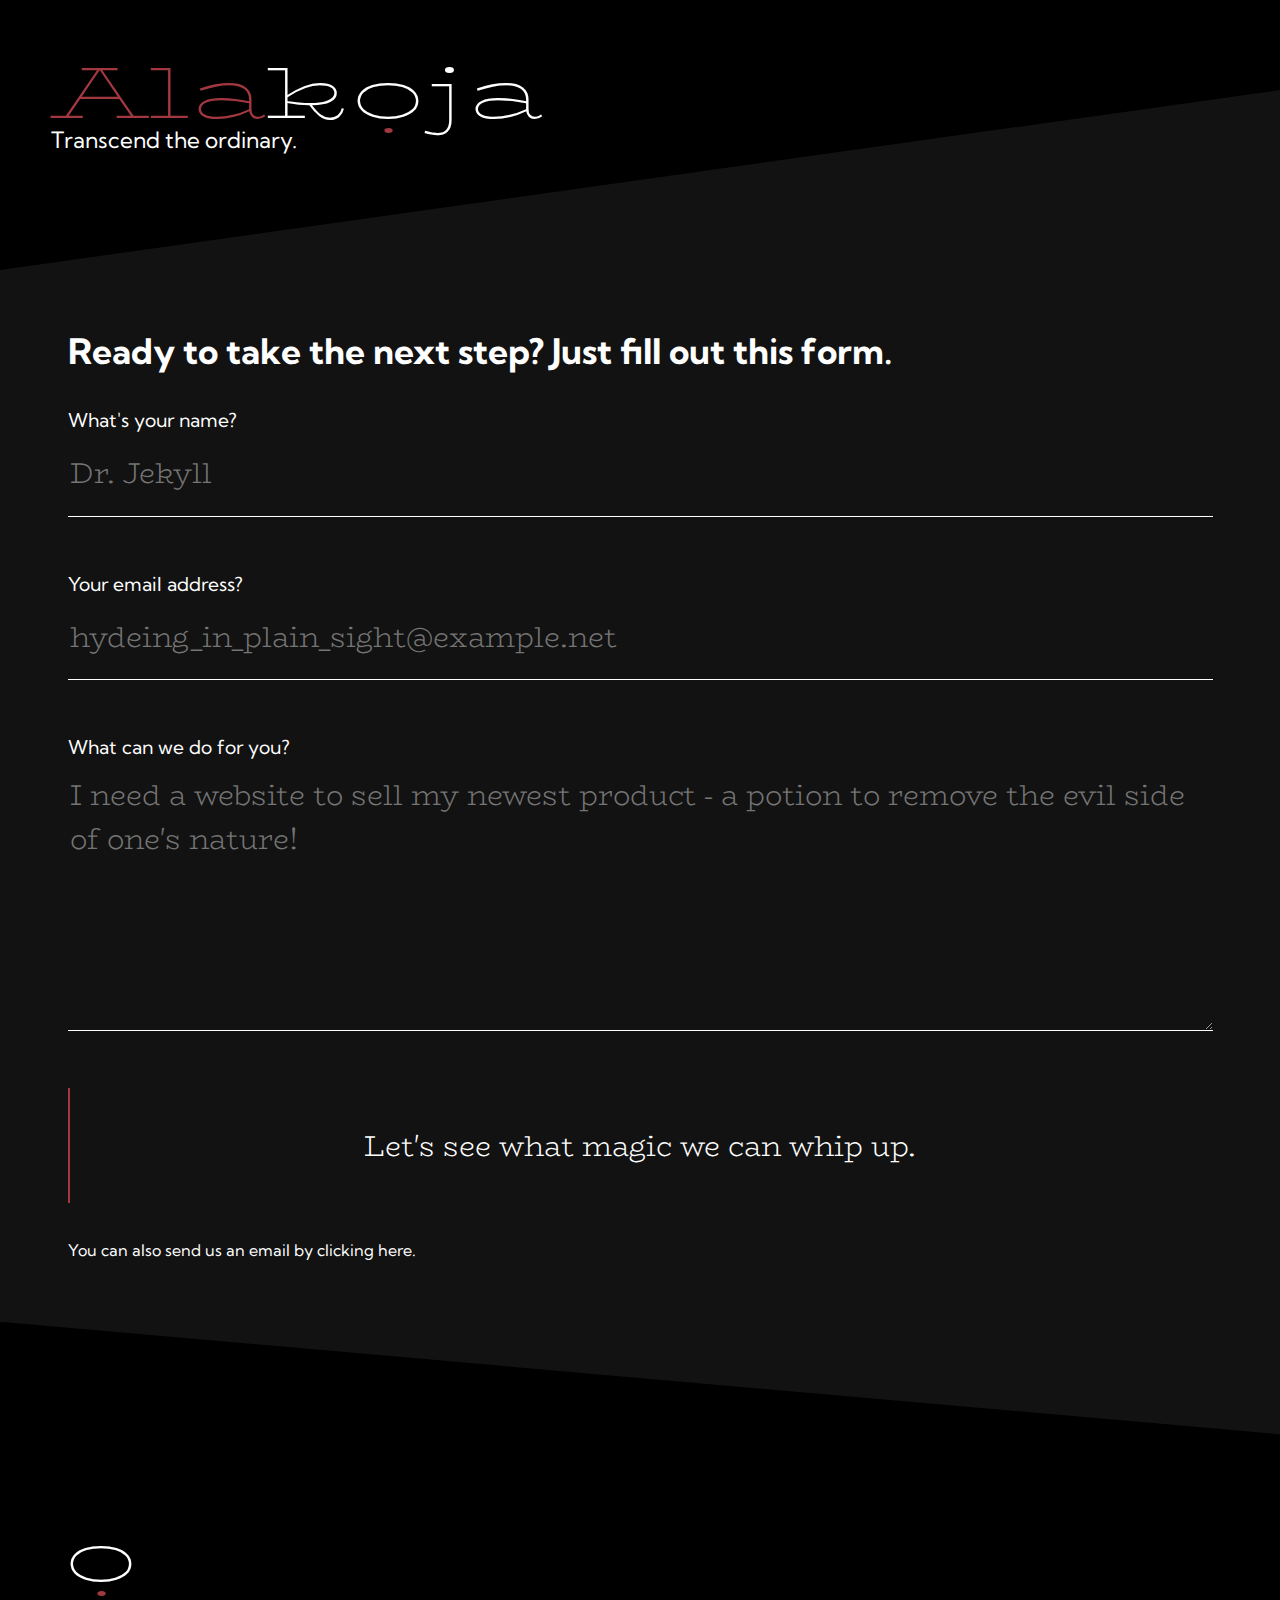
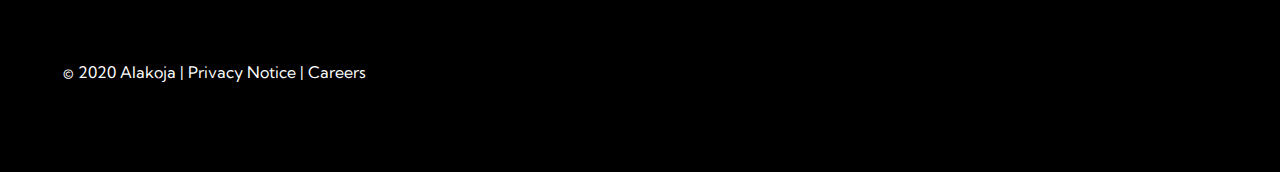
==== contact/index.html @ 2e17ad3f "Add contact page (needs backend work)" ====
<!DOCTYPE html>
<html lang="en" class="dark-mode">
<head>
    <meta charset="UTF-8">
    <meta name="viewport" content="width=device-width, initial-scale=1.0">
    <link href="https://fonts.googleapis.com/css2?family=Gilda+Display&family=Kumbh+Sans:wght@300;400;700&family=BioRhyme:wght@200;300;400;700;800&family=BioRhyme+Expanded:wght@200;300;400;700;800&display=swap" rel="stylesheet">
    <link href="/reset.css" rel="stylesheet">
    <link href="/styles.css" rel="stylesheet">
    <title>Alakọja</title>
</head>
<body style="overflow: auto;">
    <header style="position: absolute;">
        <div class="header-container">
            <h1><a href="/"><span class="logo-color-1">Ala</span>k<span class="hero-o">o</span>ja</a></h1>
            <h2>Transcend the ordinary.</h2>
        </div>
        <div class="header-diag"></div>
    </header>
    <main>
        <section class="contact-section main-padding">
            <h3>Ready to take the next step? Just fill out this form.</h3>
            <form class="contact-form">
                <label for="name">What's your name?</label>
                <input name="name" type="text" placeholder="Dr. Jekyll" required/>
                <label for="email">Your email address?</label>
                <input name="email" type="email" placeholder="hydeing_in_plain_sight@example.net" required/>
                <label for="info">What can we do for you?</label>
                <textarea name="info" type="text" placeholder="I need a website to sell my newest product - a potion to remove the evil side of one's nature!" required></textarea>
                <button type="submit">Let's see what magic we can whip up.</button>
            </form>
            <a href="mailto:consulting@alakoja.com">You can also send us an email by clicking here.</a>
        </section>
    </main>
    <div class="contact-footer-diag"></div>
    <footer>
        <h1><span class="hero-o">o</span></h1>
        <div class="footer-text">© 2020 Alak<span class="hero-o">o</span>ja | <a href="#">Privacy Notice</a> | <a href="/#careers">Careers</a></div>
    </footer>
</body>
</html>
---- styles.css ----
:root {
    --logo-color-1: #a33841;
    --contrast-color: #d4e4ff;
    --bg-color: white;
    --bg-color-1: #cfcfcf;
    --bg-color-2: #f3c8d1;
    --text-color: black;
}

* {
    box-sizing: border-box;
    /* cursor: none; */
}

html {
    font-family: "Kumbh Sans";
    color: var(--text-color);
    scroll-behavior: smooth;
}

html.dark-mode {
    --bg-color: black;
    --bg-color-1: #121212;
    --bg-color-2: var(--logo-color-1);
    --text-color: white;
}

body {
    overflow: hidden;
}

/* heading */

h1 {
    /* font-family: "Gilda Display"; */
    font-family: "BioRhyme Expanded";
    font-weight: 200;
    font-size: 4.5em;
    /* margin-bottom: 10px; */
}

@media (max-width: 768px) {
    h1 {
        font-family: "BioRhyme";
        margin-bottom: 10px;
    }
}

h2 {
    font-size: 1.4em;
}

h3 {
    font-size: 2.2em;
    font-weight: bold;
    padding-bottom: 1.2em;
    padding-top: 10vh;
}

h4 {
    /* font-family: "Gilda Display"; */
    font-family: "BioRhyme";
    font-weight: 300;
    font-size: 1.8em;
}

a {
    position: relative;
    text-decoration: none;
    color: var(--text-color);
}

a::after {
    content: '';
    width: 0%;
    background: var(--text-color);
    height: 1px;
    position: absolute;
    left: 0%;
    bottom: -1px;
    transition: 0.1s linear;
}

a:hover::after {
    width: 25%;
    transition: 0.1s linear;
}

a:active::after {
    width: 100%;
    transition: 0.1s linear;
}

/* layout */

header {
    position: fixed;
    top: 0;
    left: 0;
    z-index: 98;
    height: 30vh;
    width: 100%;
    display: grid;
    grid-template: 17.5vh 1fr / 1fr;
    align-items: center;
    overflow: hidden;
    will-change: auto;
}

.header-container {
    padding: 4%;
    padding-bottom: 0;
    max-width: 100%;
    z-index: 97;
}

.header-diag {
    position: absolute;
    width: 150%;
    height: 100%;
    background: var(--bg-color);
    clip-path: polygon(0 0, 0 100%, 100% 0);
}

nav {
    position: fixed;
    background: var(--bg-color);
    height: 100%;
    width: 100%;
    z-index: 100;
    top: 0;
    left: 0;
    padding: 15vh;
    transition: 0.1s linear;
}

@media (max-width: 768px) {
    header {
        font-size: 0.75em;
    }

    nav {
        padding: 5vh;
    }
}

nav.hidden {
    opacity: 0;
    pointer-events: none;
    transition: 0.1s linear;
}

nav ul {
    display: grid;
    grid-template-columns: 1fr;
    padding-top: 10px;
    grid-gap: 15px;
    font-size: 1.2em;
}

.hero {
    height: 90vh;
    margin-top: 10vh;
    overflow: hidden;
    display: grid;
    justify-content: center;
    align-items: center;
    grid-template-columns: 1fr;
    grid-template-rows: 1fr;
}

.bottom-diag {
    max-width: 100%;
    overflow: hidden;
    height: calc(20vh + 2px);
    margin-top: calc(-20vh - 2px);
    background: var(--bg-color);
    /* clip-path: polygon(0 100%, 100% 0, 100% 100%); */
    clip-path: polygon(0 45%, 0 100%, 100% 100%);
}

main {
    padding: 5% 0;
    background: var(--bg-color);
    z-index: 2;
}

.main-padding {
    padding-left: 7.5vh;
    padding-right: 7.5vh;
}

.service-container {
    display: flex;
    flex-flow: row wrap;
}

.service {
    width: 33%;
    margin-bottom: 1em;
    padding-bottom: 85px;
    padding-right: 85px;
    display: grid;
    grid-template-rows: 200px auto auto;
    grid-gap: 25px;
}

@media (max-width: 768px) {
    .service {
        width: 100%;
        grid-template-rows: 150px auto auto;
        grid-gap: 25px;
        padding-right: 0;
        padding-bottom: 25px;
        padding-top: 25px;
        border-top: 1px solid var(--text-color);
    }
}

.service .img-container {
    width: 100%;
    height: 100%;
    overflow: hidden;
    padding: 0 20px;
    padding-bottom: 10px;
    display: grid;
    justify-content: center;
    align-items: center;
}

.service .img-container img {
    width: 100%;
    height: 100%;
    object-fit: fill;
}

.service p {
    line-height: 2em;
}

.service-work-diag {
    height: 12vh;
    margin-bottom: -3px;
    clip-path: polygon(0 0, 0 100%, 110% 100%);
    background: var(--bg-color-1);
}

.work-section {
    background: var(--bg-color-1);
}

.work-container {
    width: 100%;
    display: flex;
    flex-flow: row wrap;
}

.work-card {
    width: calc(50% - 10px);
    height: 45vh;
    position: relative;
    transition: 0.1s linear;
    margin-right: 10px;
    margin-bottom: 10px;
}

.work-card:hover {
    filter: contrast(1.2) saturate(1.1);
    transition: 0.1s linear;
}

.work-card h4 {
    position: absolute;
    bottom: 1.3em;
    left: 25px;
    color: white;
    z-index: 2;
    transition: 0.1s linear;
    pointer-events: none;
}

.work-card h4::after {
    content: '';
    position: absolute;
    height: 2px;
    background: white;
    width: 0%;
    bottom: -3px;
    left: 0;
    transition: 0.1s linear;
}

.work-card h4::before {
    content: attr(data-name);
    font-size: 10em;
    position: absolute;
    bottom: -2.2rem;
    left: 0px;
    word-wrap: break-word;
    max-width: 40vw;
    line-height: 0.55em;
    font-family: "Kumbh Sans";
    opacity: 0;
    font-weight: 900;
    letter-spacing: -15px;
    pointer-events: none;
    transition: 0.1s linear;
}

.work-card:hover h4 {
    left: 60px;
    transition: 0.1s linear;
}

.work-card:hover h4::after {
    width: 25px;
    transition: 0.1s linear;
}

.work-card:active h4::after {
    width: 100%;
    transition: 0.1s linear;
}

.work-card:hover h4::before {
    opacity: 0.1;
    transition: 0.1s linear;
}

.work-card a {
    height: 100%;
    width: 100%;
    display: block;
    overflow: hidden;
    display: flex;
    justify-content: center;
    align-items: center;
    object-fit: cover;
}

.work-card .work-img {
    flex: 1;
    max-height: 100%;
    object-fit: cover;
}

@media (max-width: 768px) {
    .work-card h4::before {
        display: none;
    }

    .work-card {
        width: 100%;
    }

    .work-card img {
        top: 0%;
        height: 100%;
        width: auto;
    }
}

.work-client-diag {
    position: absolute;
    height: 15vh;
    width: 100%;
    padding-top: 25vh;
    margin-top: -2px;
    margin-bottom: -3px;
    clip-path: polygon(0 0, 0 100%, 180% 0);
    background: var(--bg-color-1);
    z-index: 5;
}

.client-section {
    position: relative;
    overflow: hidden;
    padding-top: 25vh;
    padding-bottom: 15vh;
}

.client-img-bg {
    position: absolute;
    height: 100%;
    width: 100%;
    top: 0;
    left: 0;
}

.client-img-bg img {
    position: absolute;
    object-fit: cover;
    height: calc(100% + 30vh);
    width: 100%;
    top: 0;
    left: 0;
    opacity: 0;
    transition: 0.1s linear;
}

.client-container {
    display: grid;
    grid-template-columns: 1fr 1fr 1fr;
    grid-gap: 15px;
}

.client-container h4 {
    font-weight: normal;
}

.client {
    height: 150px;
    padding: 40px;
    overflow: hidden;
}

.client img {
    object-fit: contain;
    width: 100%;
    height: 100%;
    filter: grayscale() opacity(0.5);
    transition: 0.1s linear;
}

.client:hover img {
    filter: grayscale() opacity(1);
    transition: 0.1s linear;
}

@media (max-width: 768px) {
    .client-img-bg {
        display: none;
    }

    .client-container {
        grid-template-columns: 1fr;
    }

    .client img {
        filter: grayscale() opacity(1);
    }
}

.dark-mode .client img {
    filter: grayscale() invert();
}

.client-team-diag {
    height: 15vh;
    width: 100%;
    margin-top: -15vh;
    margin-bottom: -3px;
    clip-path: polygon(0 0, 120% 100%, 0 100%);
    background: var(--bg-color-2);
    z-index: 6;
}

.team-section {
    background: var(--bg-color-2);
}

.career-container {
    display: flex;
    flex-flow: row wrap;
}

.career-location {
    width: 30%;
}

.career-location h4 {
    margin-bottom: 15px;
}

@media (max-width: 768px) {
    .career-location {
        width: 100%;
        margin-bottom: 50px;
    }
}

footer {
    padding: 7vh;
    min-height: 35vh;
    background: var(--bg-color);
    display: flex;
    flex-flow: column nowrap;
    z-index: -1;
}

footer h1 {
    margin-bottom: 1em;
}

footer .footer-cta {
    margin-bottom: 3em;
}

footer .footer-cta .hero-o::after {
    bottom: -0.2em;
    font-size: 1.2em;
}

/* contact */

.contact-section {
    min-height: 70vh;
    padding-bottom: 20vh;
    padding-top: 20vh;
    background: var(--bg-color-1);
}

.contact-form {
    margin-bottom: 2em;
    display: grid;
    grid-template-columns: 1fr;
    font-size: 1.2em;
    overflow: hidden;
}

input {
    height: 3em;
    background: none;
    outline: none;
    border: none;
    color: var(--text-color);
    border-bottom: 1px solid var(--text-color);
    margin-bottom: 2em;
    font-size: 1.5em;
    font-family: "BioRhyme";
    font-weight: 300;
    max-width: 100%;
}

input:-webkit-autofill {
    -webkit-text-fill-color: var(--text-color);
    box-shadow: 0 0 0px 1000px var(--bg-color-1) inset;
}

textarea {
    height: 9em;
    background: none;
    outline: none;
    border: none;
    color: var(--text-color);
    border-bottom: 1px solid var(--text-color);
    margin-bottom: 2em;
    font-size: 1.5em;
    font-family: "BioRhyme";
    font-weight: 300;
    max-width: 100%;
    margin-top: 0.5em;
}

button {
    height: 4em;
    position: relative;
    background: none;
    outline: none;
    border: none;
    width: 100%;
    color: var(--text-color);
    font-size: 1.5em;
    font-family: "BioRhyme";
    font-weight: 300;
    transition: 0.1s linear;
    z-index: 1;
    max-width: 100%;
}

button::after {
    content: '';
    position: absolute;
    left: 0;
    top: 0;
    height: 100%;
    width: 2px;
    background: var(--bg-color-2);
    transition: 0.1s linear;
    z-index: -1;
}

button:hover {
    cursor: pointer;
} 

button:hover::after {
    width: 30%;
    transition: 0.1s linear;
}

button:active::after {
    width: 100%;
    transition: 0.1s linear;
}

@media (max-width: 768px) {
    input {
        font-size: 1em;
    }

    textarea {
        font-size: 1em;
    }

    button {
        font-size: 1em;
    }
}

.contact-footer-diag {
    margin-top: -20vh;
    height: 15vh;
    width: 100%;
    clip-path: polygon(0 0, 120% 100%, 0 100%);
    background: var(--bg-color);
    z-index: 6;
}


/* util */

.preloader {
    width: 100vw;
    height: 100%;
    position: fixed;
    top: 0;
    left: 0;
    z-index: 105;
    display: grid;
    grid-template-rows: 1fr auto auto 1fr;
    justify-content: center;
    align-items: center;
    background: var(--bg-color);
}

.preloader :not(.hero-o) {
    animation: fade-in 2s linear;
}

@keyframes fade-in {
    0% {
        opacity: 0;
    }

    100% {
        opacity: 1;
    }
}

@keyframes fade-out {
    0% {
        opacity: 1;
    }

    100% {
        opacity: 0;
    }
}

.preloader .hero-o {
    color: var(--text-color);
}

.preloader .hero-o::after {
    animation: bounce-o 1.1s ease-out;
    bottom: 0.1em;
    animation-fill-mode: forwards;
}

@keyframes bounce-o {
    0% {
        /* bottom: -0.4em; */
        transform: translateY(25px);
        opacity: 0;
    }

    100% {
        /* bottom: -0.1em; */
        transform: translateY(0px);
        opacity: 1;
    }
}

.preloader.ready {
    pointer-events: none;
    animation: slide-out 1.3s cubic-bezier(0.075, 0.820, 0.165, 1.000);
    animation-fill-mode: forwards;
}

@keyframes slide-out {
    0% {
        transform: translateY(0);
        opacity: 1;
    }

    99% {
        transform: translateY(-100%);
        opacity: 1;
    }
    
    100% {
        opacity: 0;
    }
}

.nav-btn {
    position: fixed;
    top: 25px;
    right: 25px;
    font-size: 2em;
    z-index: 101;
    padding: 5px;
    padding-top: 9px;
    transform: translateY(0px);
    transition: 0.1s linear;
}

.nav-btn:hover {
    transform: translateY(-5px);
    cursor: pointer;
    transition: 0.1s linear;
}

h1 a::after {
    display: none;
}

.hero-img {
    min-height: 100vh;
    width: 100%;
    object-fit: cover;
}

@media (max-width: 768px) {
    .hero-img {
        width: auto;
        height: 100%;
        left: -45%;
    }
}

.cta-label {
    font-size: 1.8em;
    color: var(--text-color);
    display: block;
    margin-bottom: 7px;
}

.cta-action {
    font-family: "BioRhyme";
    font-weight: 300;
    position: relative;
    color: var(--logo-color-1);
    font-size: 1.6em;
    transition: 0.1s linear;
    z-index: 1;
}

.cta-action:active {
    color: white;
    transition: 0.1s linear;
}

.cta-action::after {
    content: '';
    width: 0%;
    height: 2px;
    background: var(--logo-color-1);
    position: absolute;
    left: 0%;
    top: 100%;
    transition: 0.1s linear;
    z-index: -1;
}

.cta-action:hover::after {
    width: 100%;
    left: 0%;
    transition: 0.1s linear;
}

.cta-action:active::after {
    top: -5px;
    left: -5px;
    width: calc(100% + 10px);
    height: calc(100% + 10px);
}

.logo-color-1 {
    color: var(--logo-color-1);
}

.hero-o {
    position: relative;
}

.hero-o::after {
    content: '.';
    position: absolute;
    left: 0;
    width: 100%;
    text-align: center;
    /* bottom: -0.1em; */
    bottom: 0.1em;
    font-size: 0.9em;
    color: var(--logo-color-1);
}

.float-up {
    opacity: 0;
    transform: translateY(50px);
    transition: 0.2s linear;
}

.float-up.floated {
    opacity: 1;
    transform: translateY(0px);
    transition: 0.2s linear;
}

/* cursor */

.cursor-center {
    position: fixed;
    width: 6px;
    height: 6px;
    border-radius: 50%;
    backdrop-filter: invert();
    top: -3px;
    left: -3px;
    z-index: 102;
    pointer-events: none;
}

.cursor-outside {
    position: fixed;
    width: 42px;
    height: 42px;
    border: 1px solid var(--text-color);
    background: #ffffff26;
    border-radius: 50%;
    backdrop-filter: invert();
    top: -21px;
    left: -21px;
    z-index: 102;
    pointer-events: none;
}

@media (max-width: 768px) {
    * {
        cursor: auto;
    }

    .cursor-center {
        display: none;
    }

    .cursor-outside {
        display: none;
    }
}
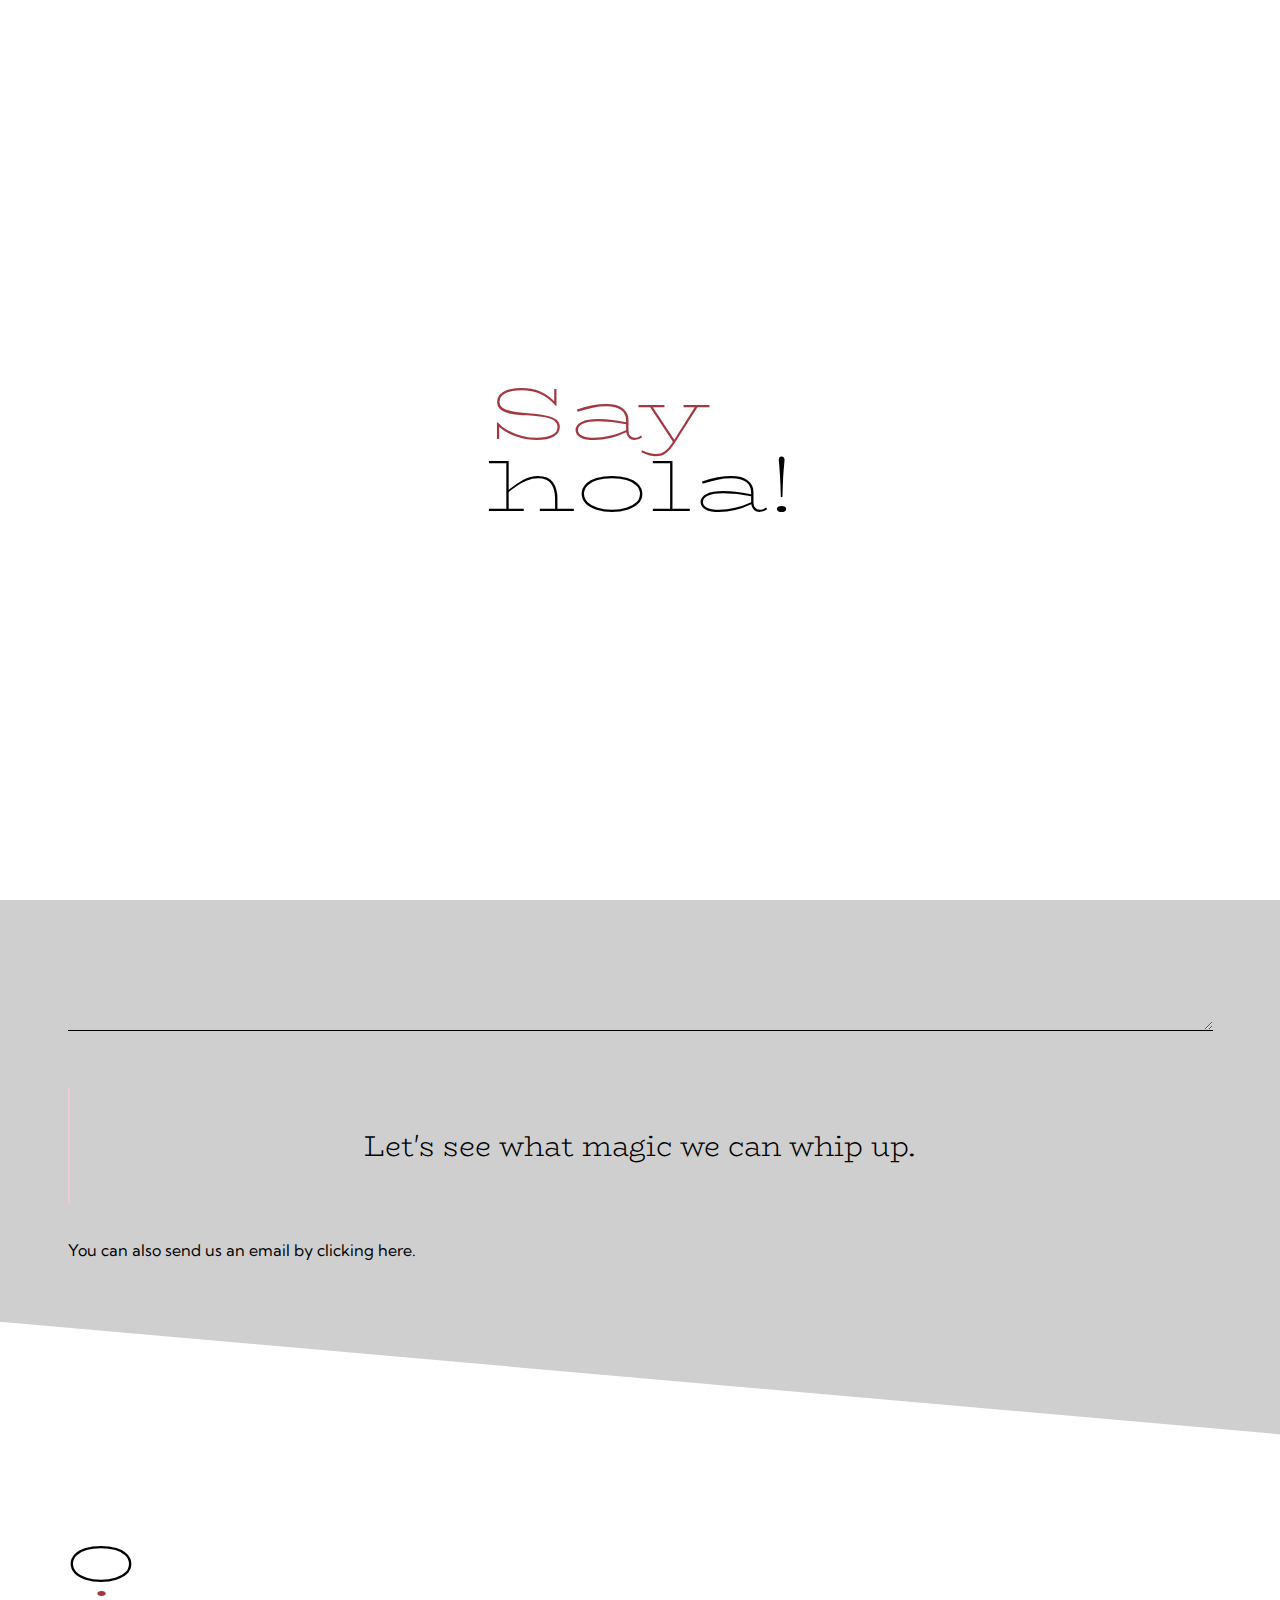
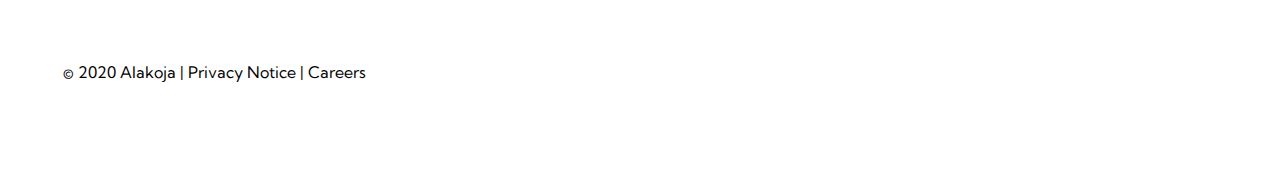
==== commit 817cbefd: "Optimization changes for preloaders and images" ====
--- a/contact/index.html
+++ b/contact/index.html
@@ -1,14 +1,19 @@
 <!DOCTYPE html>
-<html lang="en" class="dark-mode">
+<html lang="en">
 <head>
     <meta charset="UTF-8">
     <meta name="viewport" content="width=device-width, initial-scale=1.0">
     <link href="https://fonts.googleapis.com/css2?family=Gilda+Display&family=Kumbh+Sans:wght@300;400;700&family=BioRhyme:wght@200;300;400;700;800&family=BioRhyme+Expanded:wght@200;300;400;700;800&display=swap" rel="stylesheet">
     <link href="/reset.css" rel="stylesheet">
     <link href="/styles.css" rel="stylesheet">
-    <title>Alakọja</title>
+    <title>Contact us.</title>
 </head>
-<body style="overflow: auto;">
+<body>
+    <div class="preloader">
+        <div></div>
+        <h1><span class="logo-color-1">Say</span></h1>
+        <h1 class="change-text" data-text="hi!|hello!|bonjour!|hola!|cheese!|what?|less.">hello.</h1>
+    </div>
     <header style="position: absolute;">
         <div class="header-container">
             <h1><a href="/"><span class="logo-color-1">Ala</span>k<span class="hero-o">o</span>ja</a></h1>
@@ -31,10 +36,20 @@
             <a href="mailto:consulting@alakoja.com">You can also send us an email by clicking here.</a>
         </section>
     </main>
-    <div class="contact-footer-diag"></div>
+    <div class="footer-diag"></div>
     <footer>
         <h1><span class="hero-o">o</span></h1>
         <div class="footer-text">© 2020 Alak<span class="hero-o">o</span>ja | <a href="#">Privacy Notice</a> | <a href="/#careers">Careers</a></div>
     </footer>
+    <svg class="fader"></svg>
 </body>
+<script type="text/javascript">
+    let preloadertext = document.querySelector(".preloader .change-text");
+    let options = preloadertext.getAttribute("data-text").split("|");
+    let index = Math.floor(Math.random() * options.length);
+    preloadertext.innerHTML = options[index];
+
+    console.log(options.length);
+</script>
+<script type="text/javascript" src="/preloader.js"></script>
 </html>--- a/styles.css
+++ b/styles.css
@@ -402,28 +402,35 @@
     display: grid;
     grid-template-columns: 1fr 1fr 1fr;
     grid-gap: 15px;
+    pointer-events: none;
 }
 
 .client-container h4 {
     font-weight: normal;
+}
+
+.client-container:hover .client img {
+    opacity: 0.1;
+    transition: 0.1s linear;
 }
 
 .client {
     height: 150px;
     padding: 40px;
     overflow: hidden;
+    pointer-events: auto;
 }
 
 .client img {
     object-fit: contain;
     width: 100%;
     height: 100%;
-    filter: grayscale() opacity(0.5);
-    transition: 0.1s linear;
-}
-
-.client:hover img {
-    filter: grayscale() opacity(1);
+    filter: grayscale();
+    transition: 0.1s linear;
+}
+
+.client-container:hover .client:hover img {
+    opacity: 1;
     transition: 0.1s linear;
 }
 
@@ -437,7 +444,8 @@
     }
 
     .client img {
-        filter: grayscale() opacity(1);
+        filter: grayscale();
+        opacity: 1;
     }
 }
 
@@ -448,7 +456,7 @@
 .client-team-diag {
     height: 15vh;
     width: 100%;
-    margin-top: -15vh;
+    margin-top: calc(-15vh + 2px);
     margin-bottom: -3px;
     clip-path: polygon(0 0, 120% 100%, 0 100%);
     background: var(--bg-color-2);
@@ -608,7 +616,7 @@
     }
 }
 
-.contact-footer-diag {
+.footer-diag {
     margin-top: -20vh;
     height: 15vh;
     width: 100%;
@@ -635,7 +643,7 @@
 }
 
 .preloader :not(.hero-o) {
-    animation: fade-in 2s linear;
+    animation: fade-in 1.3s linear;
 }
 
 @keyframes fade-in {
@@ -859,4 +867,27 @@
     .cursor-outside {
         display: none;
     }
+}
+
+.fader {
+    position: fixed;
+    top: 0;
+    left: 0;
+    width: 100%;
+    height: 100%;
+    z-index: 999999;
+    pointer-events: none;
+    background: var(--bg-color);
+    animation-duration: 0.3s;
+    opacity: 0;
+}
+
+.fader.fade-in {
+    opacity: 1;
+    animation-name: fade-in;
+}
+
+.fader.fade-out {
+    opacity: 0;
+    animation-name: fade-out;
 }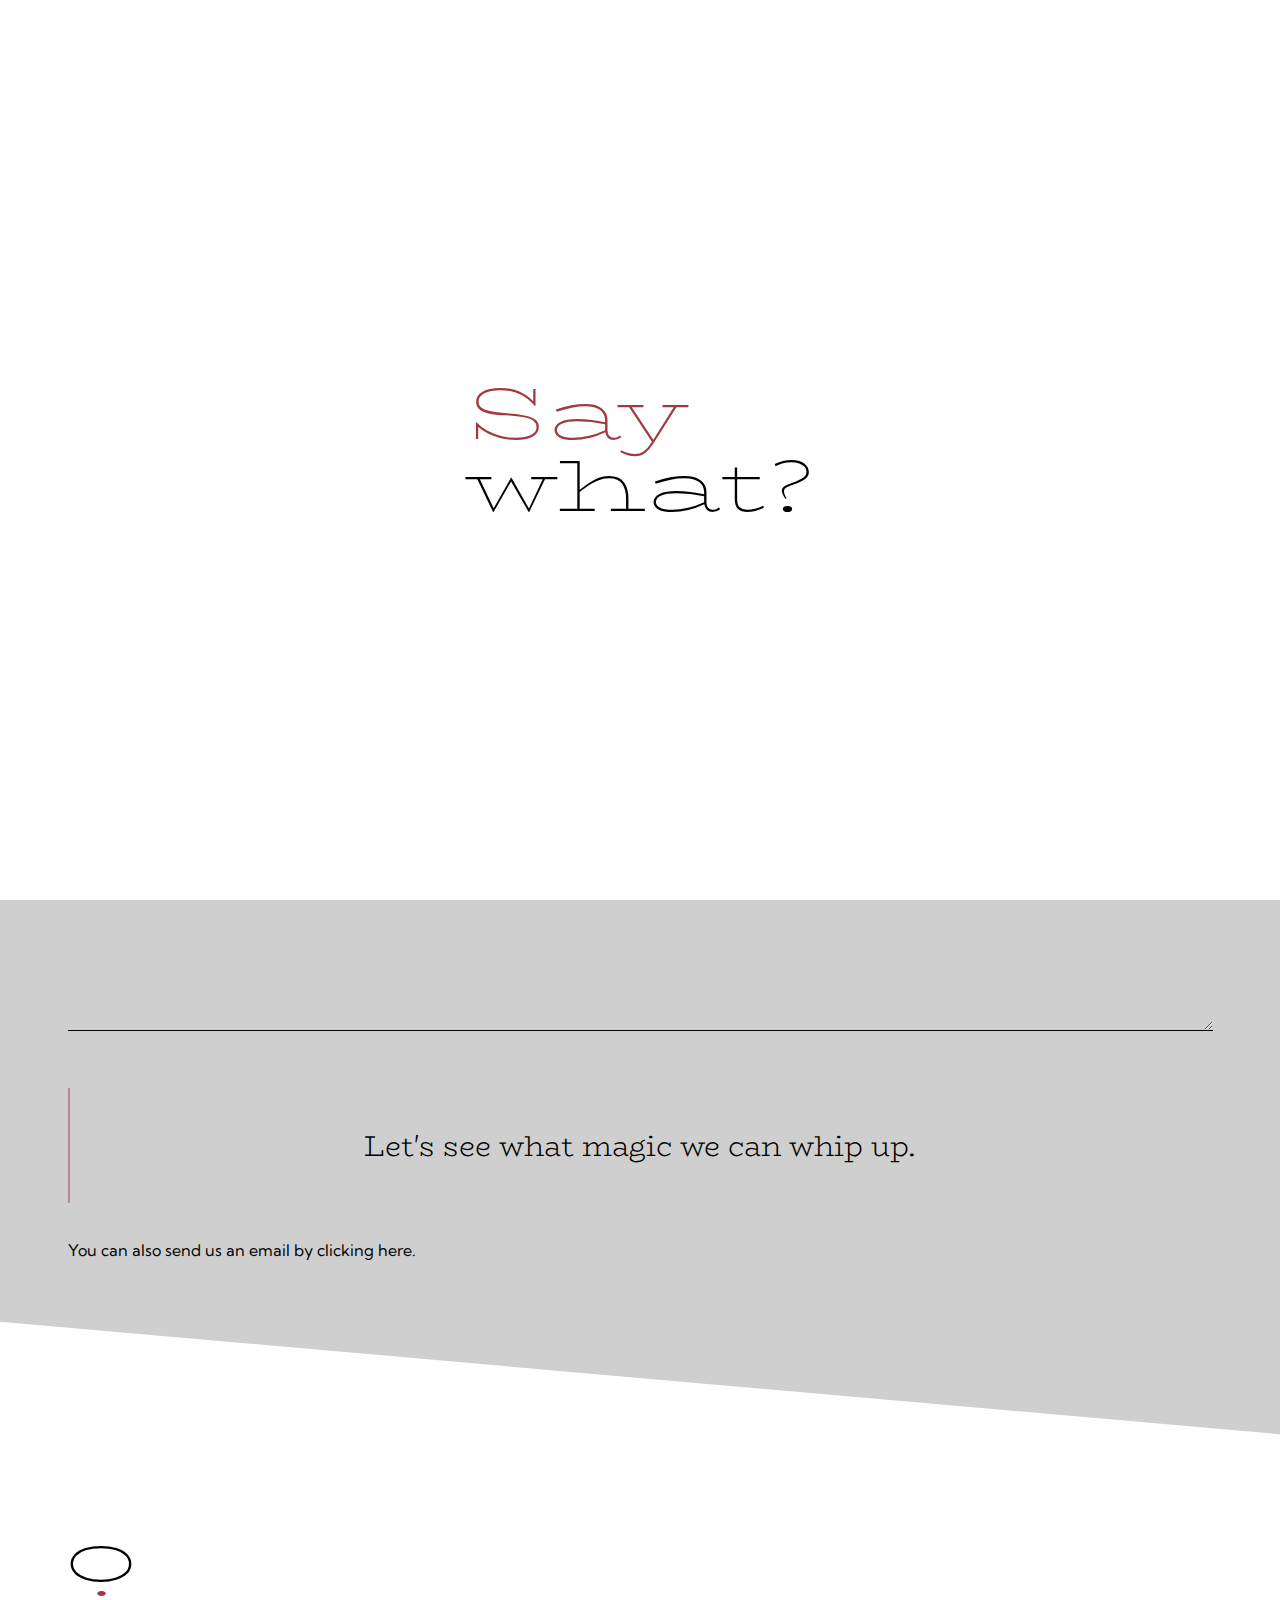
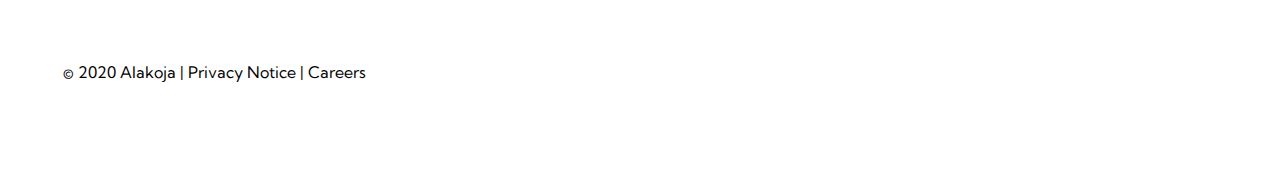
==== commit 81c995a8: "Random text magic" ====
--- a/contact/index.html
+++ b/contact/index.html
@@ -26,11 +26,11 @@
             <h3>Ready to take the next step? Just fill out this form.</h3>
             <form class="contact-form">
                 <label for="name">What's your name?</label>
-                <input name="name" type="text" placeholder="Dr. Jekyll" required/>
+                <input class="change-text" data-ph="true" data-text="Dr. Jekyll|Sherlock Holmes|Alice Liddell|Dorian Gray" name="name" type="text" required/>
                 <label for="email">Your email address?</label>
-                <input name="email" type="email" placeholder="hydeing_in_plain_sight@example.net" required/>
+                <input class="change-text" data-ph="true" data-text="hyde_your_bad_side@example.net|baker_at_holmes@example.com|hats_off_to_alice@example.org|gray_hairs_begone@example.net" name="email" type="email" required/>
                 <label for="info">What can we do for you?</label>
-                <textarea name="info" type="text" placeholder="I need a website to sell my newest product - a potion to remove the evil side of one's nature!" required></textarea>
+                <textarea class="change-text" data-ph="true" data-text="I need to revamp my website to sell my newest product - a potion to hide your evil acne!|I'm starting a new home bakery company, and I need to make a good first impression. Can you help with that?|My new psychedelic tea company is just starting to take off, but we need a brand identity, and fast! Please do help us.|I've found the cure to aging, I swear, but I need to get the word out there. I've been told you can help with that." name="info" type="text" required></textarea>
                 <button type="submit">Let's see what magic we can whip up.</button>
             </form>
             <a href="mailto:consulting@alakoja.com">You can also send us an email by clicking here.</a>
@@ -44,12 +44,22 @@
     <svg class="fader"></svg>
 </body>
 <script type="text/javascript">
-    let preloadertext = document.querySelector(".preloader .change-text");
-    let options = preloadertext.getAttribute("data-text").split("|");
-    let index = Math.floor(Math.random() * options.length);
-    preloadertext.innerHTML = options[index];
+    let preloadertext = document.querySelectorAll(".change-text");
 
-    console.log(options.length);
+    let setIndex = -1;
+
+    preloadertext.forEach((pt) => {
+        let options = pt.getAttribute("data-text").split("|");
+        if (pt.getAttribute("data-ph") === "true") {
+            let index = setIndex != -1 ? setIndex : Math.floor(Math.random() * options.length);
+            pt.setAttribute("placeholder", options[index]);
+            setIndex = index;
+        } else {
+            let index = Math.floor(Math.random() * options.length);
+            pt.innerHTML = options[index];
+        }
+    })
 </script>
 <script type="text/javascript" src="/preloader.js"></script>
+<script type="text/javascript" src="scripts.js"></script>
 </html>--- a/styles.css
+++ b/styles.css
@@ -3,7 +3,7 @@
     --contrast-color: #d4e4ff;
     --bg-color: white;
     --bg-color-1: #cfcfcf;
-    --bg-color-2: #f3c8d1;
+    --bg-color-2: #b38891;
     --text-color: black;
 }
 
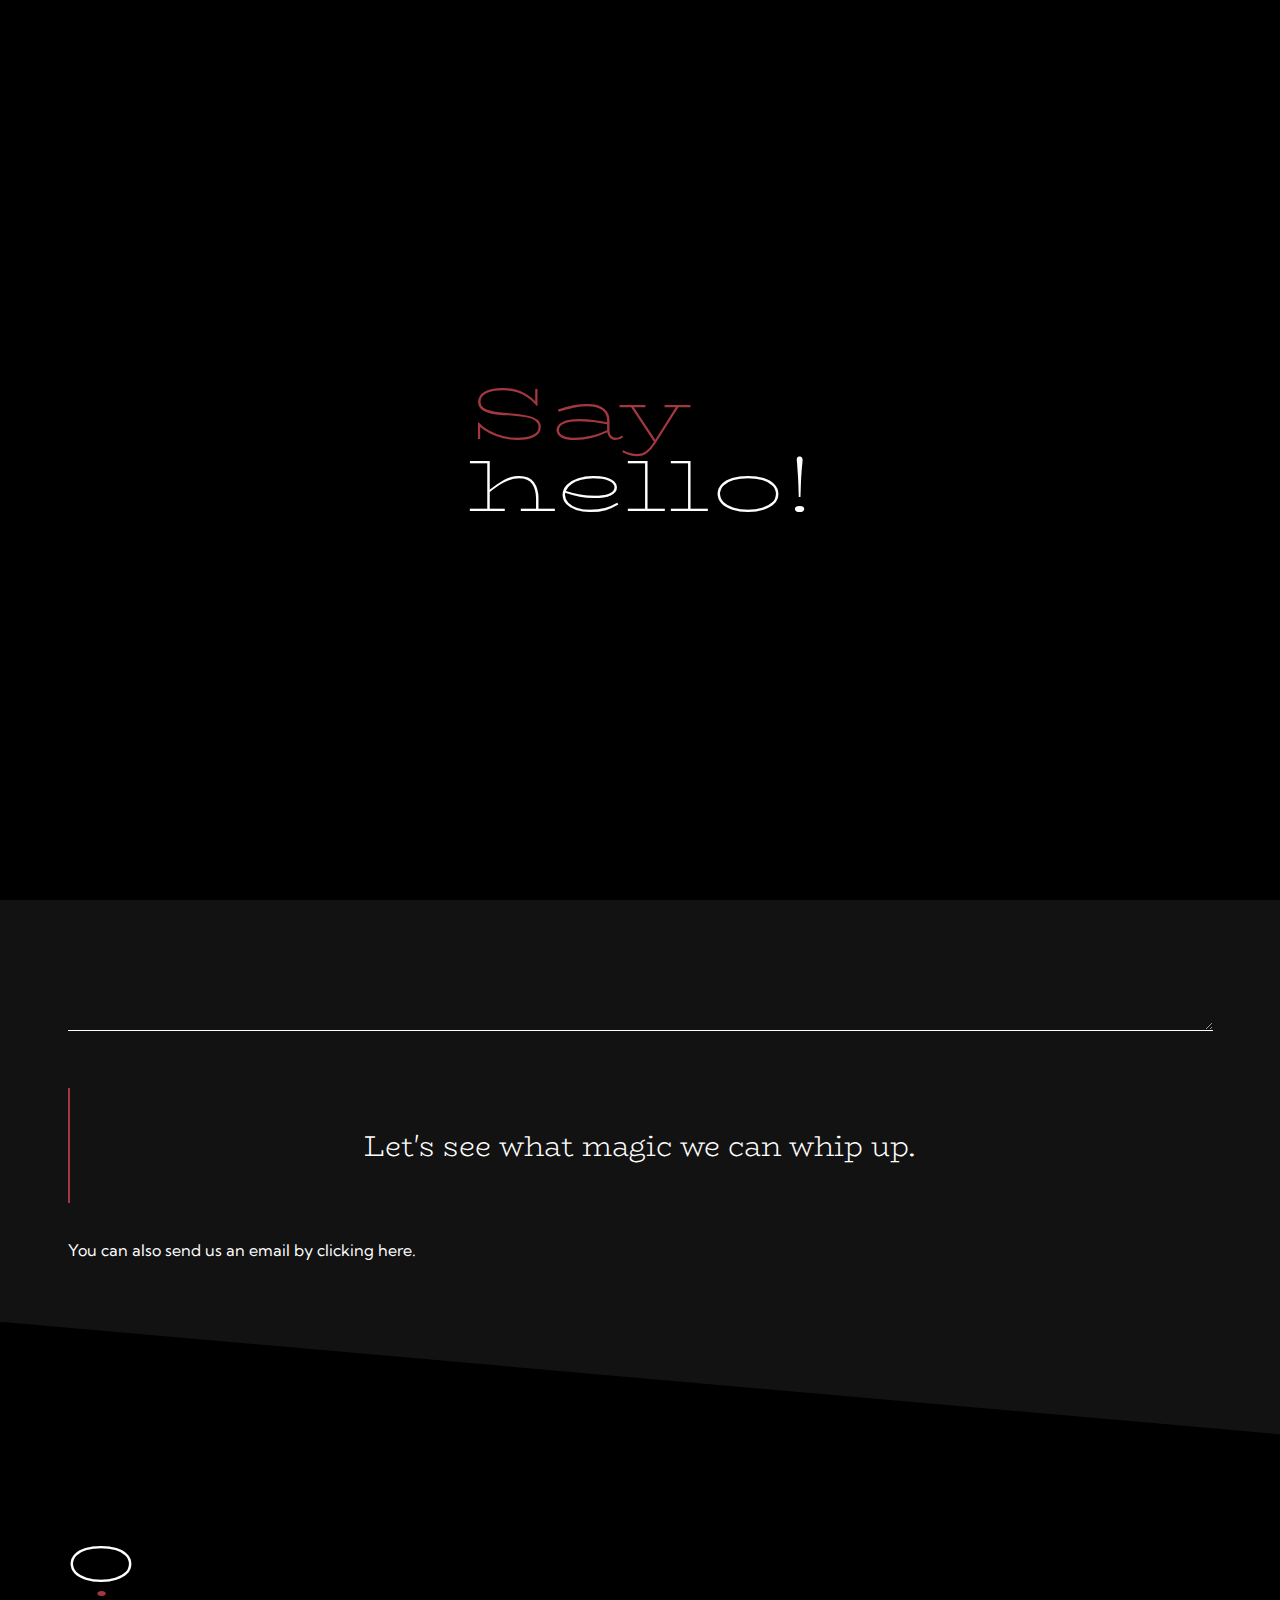
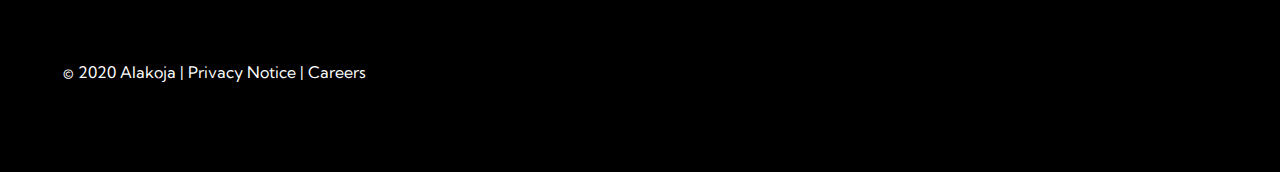
==== commit 93bd46a1: "Bring back darkmode, and a slight tweak to the cta" ====
--- a/contact/index.html
+++ b/contact/index.html
@@ -1,5 +1,5 @@
 <!DOCTYPE html>
-<html lang="en">
+<html lang="en" class="dark-mode">
 <head>
     <meta charset="UTF-8">
     <meta name="viewport" content="width=device-width, initial-scale=1.0">
--- a/styles.css
+++ b/styles.css
@@ -790,8 +790,7 @@
 
 .cta-action:active::after {
     top: -5px;
-    left: -5px;
-    width: calc(100% + 10px);
+    width: 100%;
     height: calc(100% + 10px);
 }
 
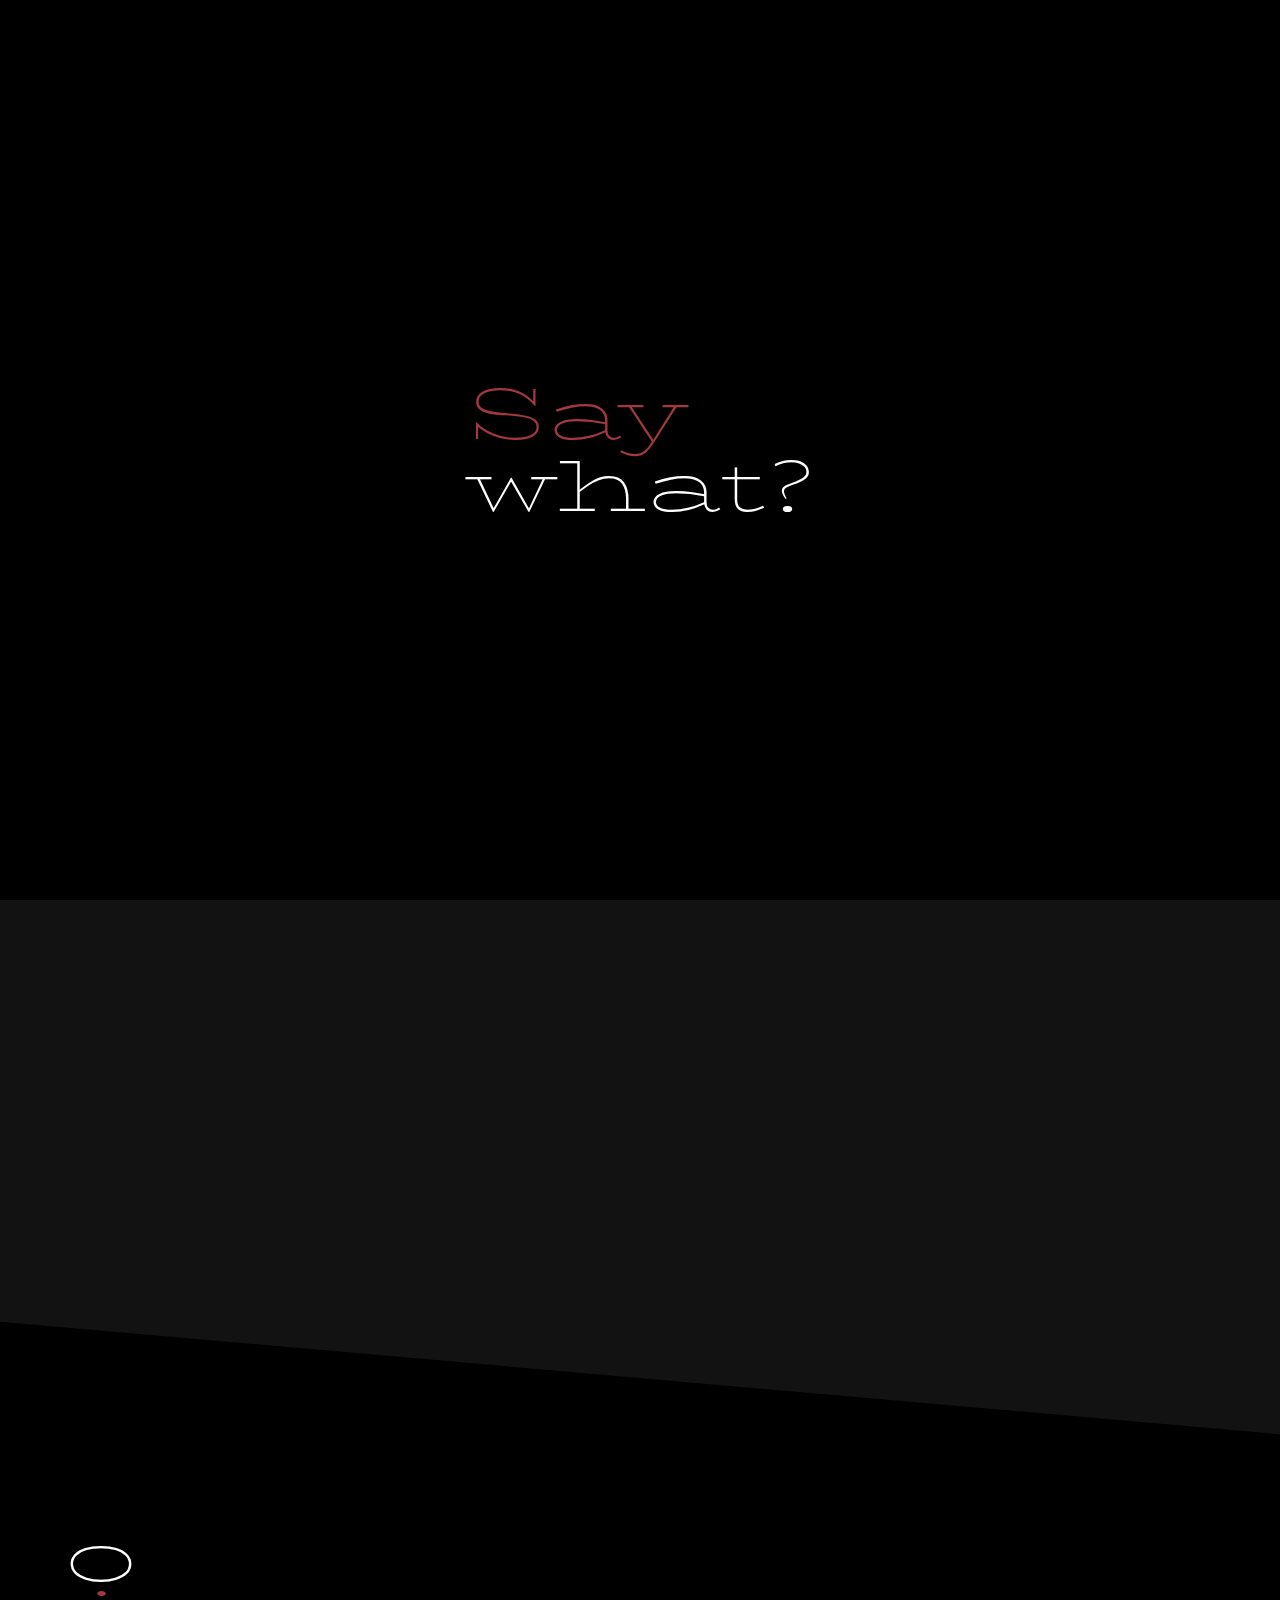
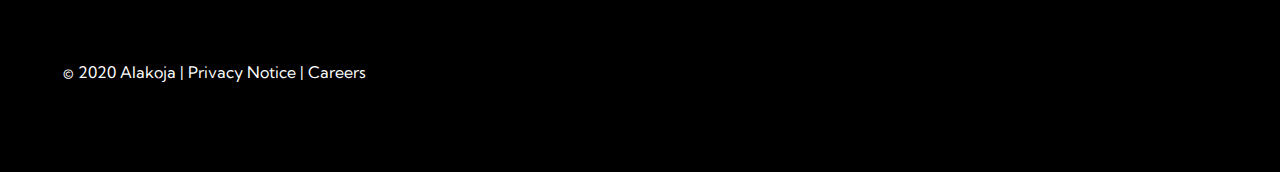
==== commit 75b332f4: "More refactoring, as you can see" ====
--- a/contact/index.html
+++ b/contact/index.html
@@ -23,17 +23,17 @@
     </header>
     <main>
         <section class="contact-section main-padding">
-            <h3>Ready to take the next step? Just fill out this form.</h3>
+            <h3 class="float-up">Ready to take the next step? Just fill out this form.</h3>
             <form class="contact-form">
-                <label for="name">What's your name?</label>
-                <input class="change-text" data-ph="true" data-text="Dr. Jekyll|Sherlock Holmes|Alice Liddell|Dorian Gray" name="name" type="text" required/>
-                <label for="email">Your email address?</label>
-                <input class="change-text" data-ph="true" data-text="hyde_your_bad_side@example.net|baker_at_holmes@example.com|hats_off_to_alice@example.org|gray_hairs_begone@example.net" name="email" type="email" required/>
-                <label for="info">What can we do for you?</label>
-                <textarea class="change-text" data-ph="true" data-text="I need to revamp my website to sell my newest product - a potion to hide your evil acne!|I'm starting a new home bakery company, and I need to make a good first impression. Can you help with that?|My new psychedelic tea company is just starting to take off, but we need a brand identity, and fast! Please do help us.|I've found the cure to aging, I swear, but I need to get the word out there. I've been told you can help with that." name="info" type="text" required></textarea>
-                <button type="submit">Let's see what magic we can whip up.</button>
+                <label for="name" class="float-up">What's your name?</label>
+                <input class="change-text float-up" data-ph="true" data-text="Dr. Jekyll|Sherlock Holmes|Alice Liddell|Dorian Gray" name="name" type="text" required/>
+                <label for="email" class="float-up">Your email address?</label>
+                <input class="change-text float-up" data-ph="true" data-text="hyde_your_bad_side@example.net|baker_at_holmes@example.com|hats_off_to_alice@example.org|gray_hairs_begone@example.net" name="email" type="email" required/>
+                <label for="info" class="float-up">What can we do for you?</label>
+                <textarea class="change-text float-up" data-ph="true" data-text="I need to revamp my website to sell my newest product - a potion to hide your evil acne!|I'm starting a new home bakery company, and I need to make a good first impression. Can you help with that?|My new psychedelic tea company is just starting to take off, but we need a brand identity, and fast! Please do help us.|I've found the cure to aging, I swear, but I need to get the word out there. I've been told you can help with that." name="info" type="text" required></textarea>
+                <button type="submit" class="float-up">Let's see what magic we can whip up.</button>
             </form>
-            <a href="mailto:consulting@alakoja.com">You can also send us an email by clicking here.</a>
+            <a href="mailto:consulting@alakoja.com" class="float-up">You can also send us an email by clicking here.</a>
         </section>
     </main>
     <div class="footer-diag"></div>
@@ -62,4 +62,5 @@
 </script>
 <script type="text/javascript" src="/preloader.js"></script>
 <script type="text/javascript" src="scripts.js"></script>
+<script type="text/javascript" src="/floatup.js"></script>
 </html>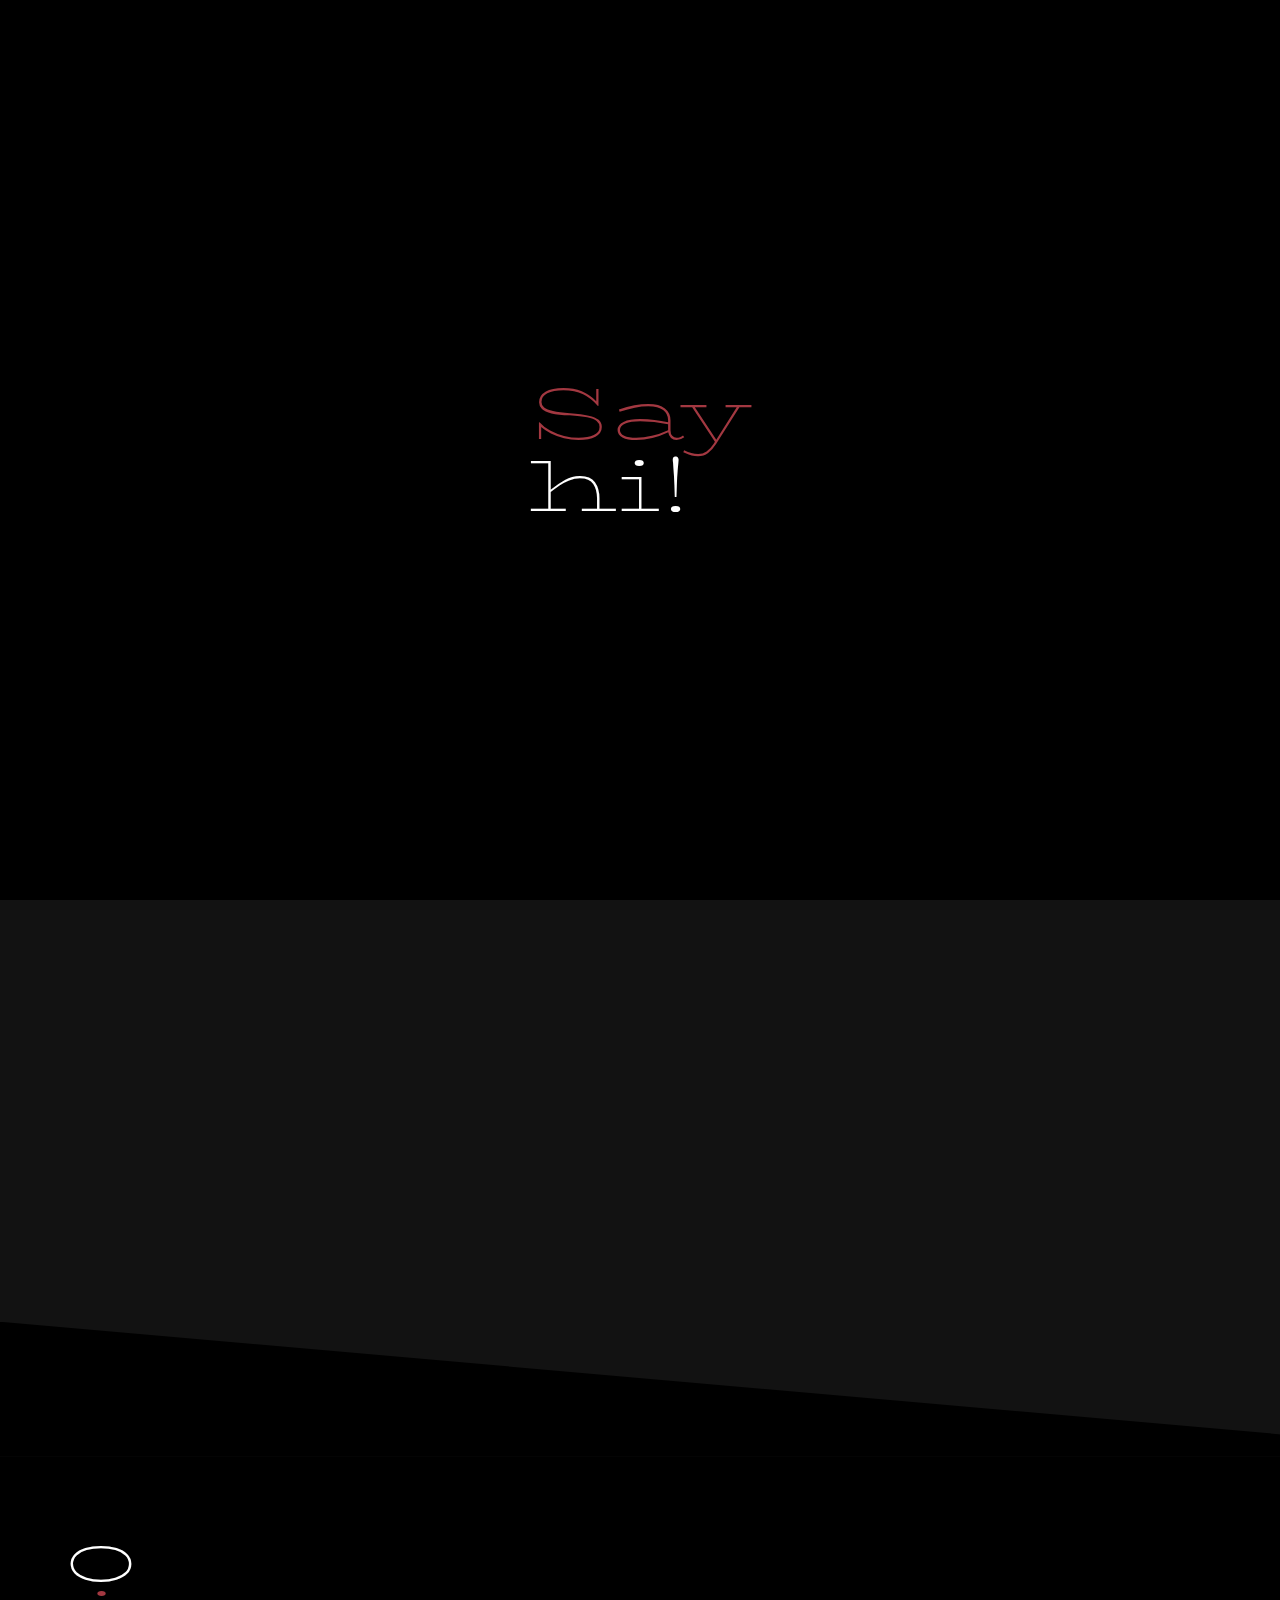
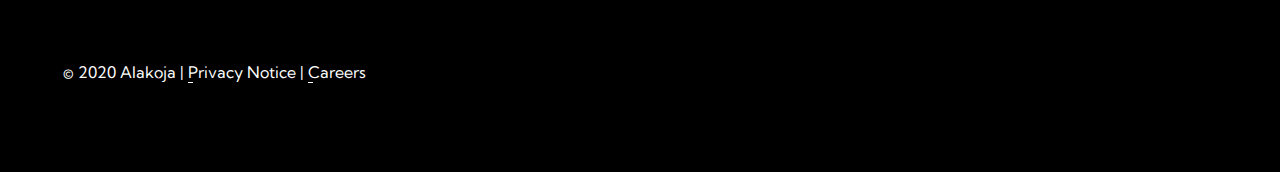
==== commit 79099d41: "Add post contact form response" ====
--- a/contact/index.html
+++ b/contact/index.html
@@ -20,6 +20,11 @@
             <h2>Transcend the ordinary.</h2>
         </div>
         <div class="header-diag"></div>
+        <style>
+            main {
+                background: var(--bg-color-1);
+            }
+        </style>
     </header>
     <main>
         <section class="contact-section main-padding">
@@ -31,7 +36,7 @@
                 <input class="change-text float-up" data-ph="true" data-text="hyde_your_bad_side@example.net|baker_at_holmes@example.com|hats_off_to_alice@example.org|gray_hairs_begone@example.net" name="email" type="email" required/>
                 <label for="info" class="float-up">What can we do for you?</label>
                 <textarea class="change-text float-up" data-ph="true" data-text="I need to revamp my website to sell my newest product - a potion to hide your evil acne!|I'm starting a new home bakery company, and I need to make a good first impression. Can you help with that?|My new psychedelic tea company is just starting to take off, but we need a brand identity, and fast! Please do help us.|I've found the cure to aging, I swear, but I need to get the word out there. I've been told you can help with that." name="info" type="text" required></textarea>
-                <button type="submit" class="float-up">Let's see what magic we can whip up.</button>
+                <button type="submit" class="float-up submit-btn">Let's see what magic we can whip up.</button>
             </form>
             <a href="mailto:consulting@alakoja.com" class="float-up">You can also send us an email by clicking here.</a>
         </section>
--- a/styles.css
+++ b/styles.css
@@ -72,7 +72,7 @@
 
 a::after {
     content: '';
-    width: 0%;
+    width: 5px;
     background: var(--text-color);
     height: 1px;
     position: absolute;
@@ -512,7 +512,6 @@
 /* contact */
 
 .contact-section {
-    min-height: 70vh;
     padding-bottom: 20vh;
     padding-top: 20vh;
     background: var(--bg-color-1);
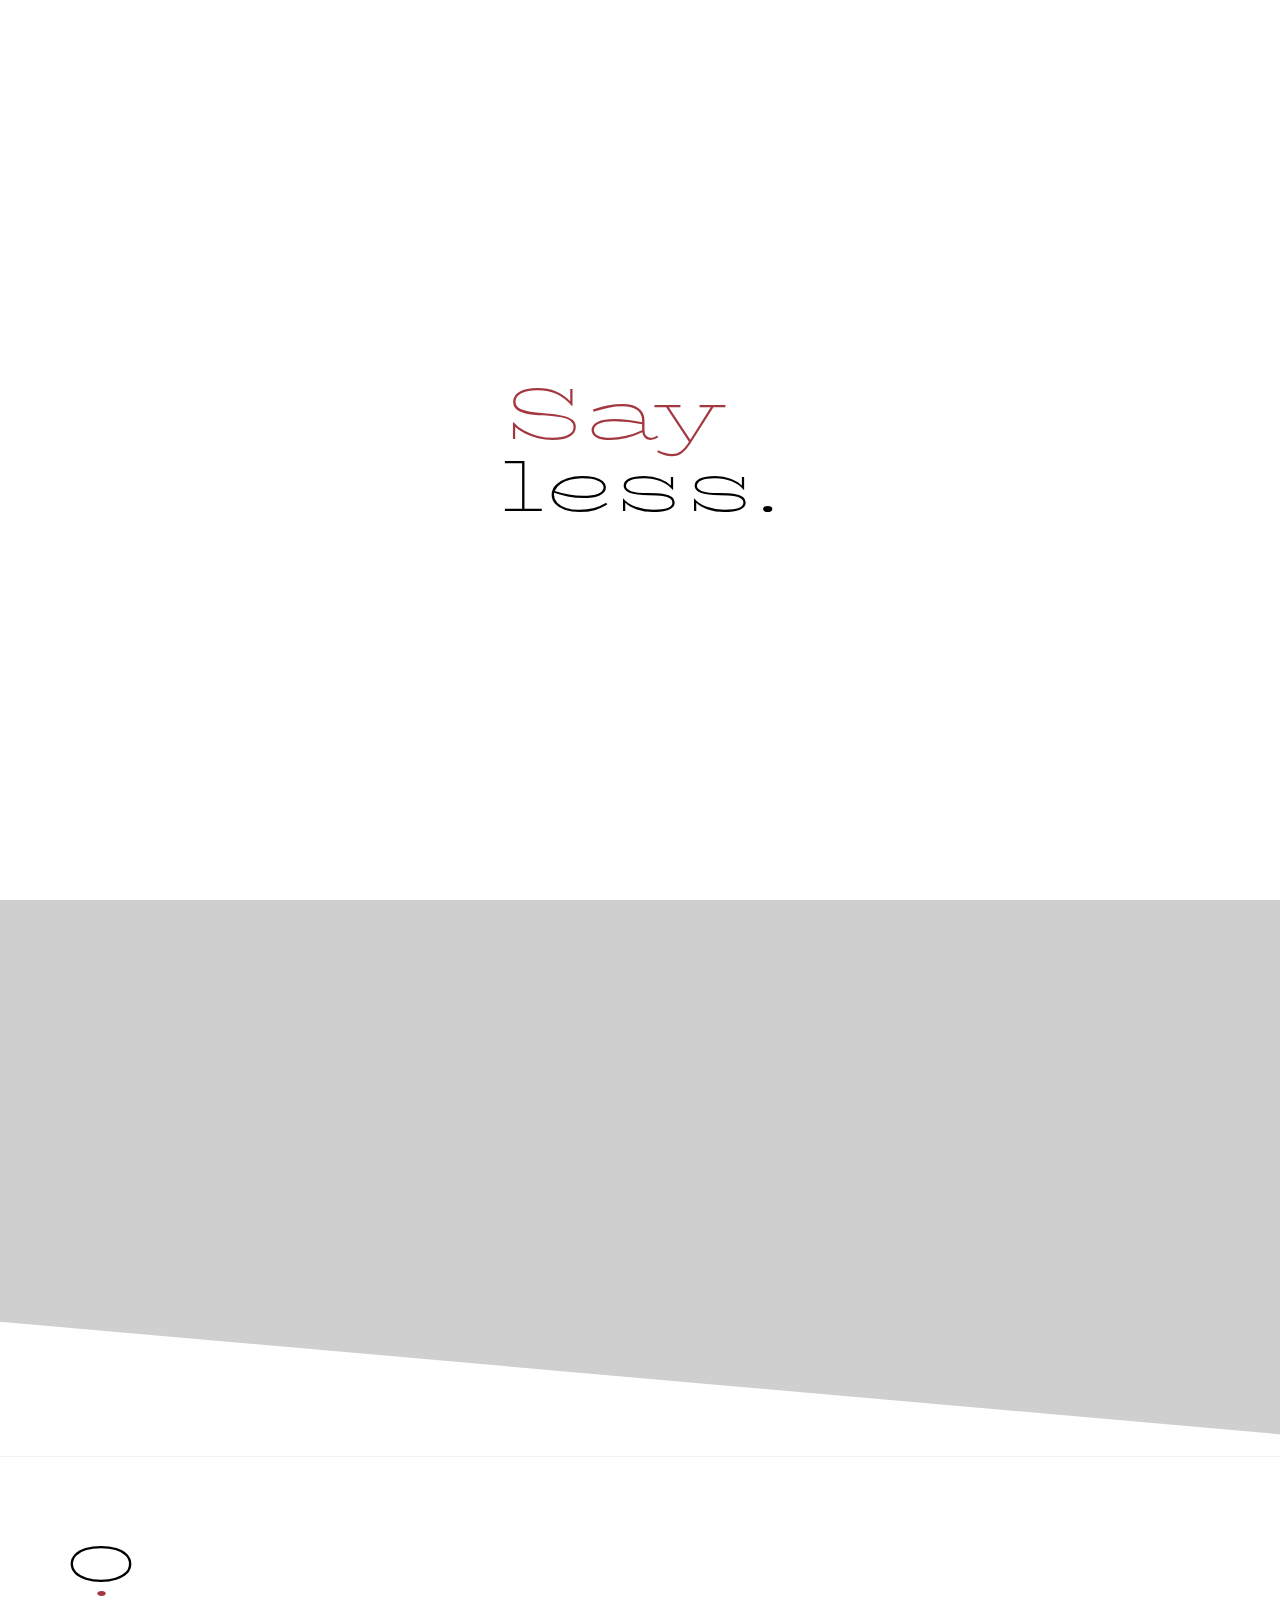
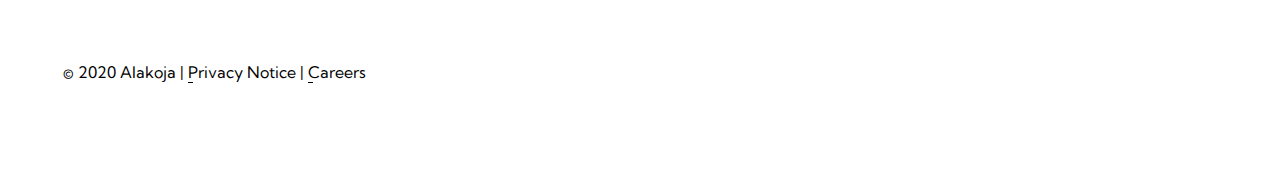
==== commit 7ca0f180: "Add darkmode toggle :)" ====
--- a/contact/index.html
+++ b/contact/index.html
@@ -1,5 +1,5 @@
 <!DOCTYPE html>
-<html lang="en" class="dark-mode">
+<html lang="en">
 <head>
     <meta charset="UTF-8">
     <meta name="viewport" content="width=device-width, initial-scale=1.0">
@@ -66,6 +66,7 @@
     })
 </script>
 <script type="text/javascript" src="/preloader.js"></script>
+<script type="text/javascript" src="/darkmode.js"></script>
 <script type="text/javascript" src="scripts.js"></script>
 <script type="text/javascript" src="/floatup.js"></script>
 </html>--- a/styles.css
+++ b/styles.css
@@ -16,6 +16,7 @@
     font-family: "Kumbh Sans";
     color: var(--text-color);
     scroll-behavior: smooth;
+    transition: 0.1s linear;
 }
 
 html.dark-mode {
@@ -68,6 +69,10 @@
     position: relative;
     text-decoration: none;
     color: var(--text-color);
+}
+
+a:hover {
+    cursor: pointer;
 }
 
 a::after {
@@ -445,7 +450,7 @@
 
     .client img {
         filter: grayscale();
-        opacity: 1;
+        opacity: 1 !important;
     }
 }
 
@@ -825,6 +830,17 @@
     transition: 0.2s linear;
 }
 
+.dark-mode-btn {
+    position: absolute;
+    bottom: 15vh;
+}
+
+@media (max-width: 768px) {
+    .dark-mode-btn {
+        bottom: 5vh;
+    }
+}
+
 /* cursor */
 
 .cursor-center {
